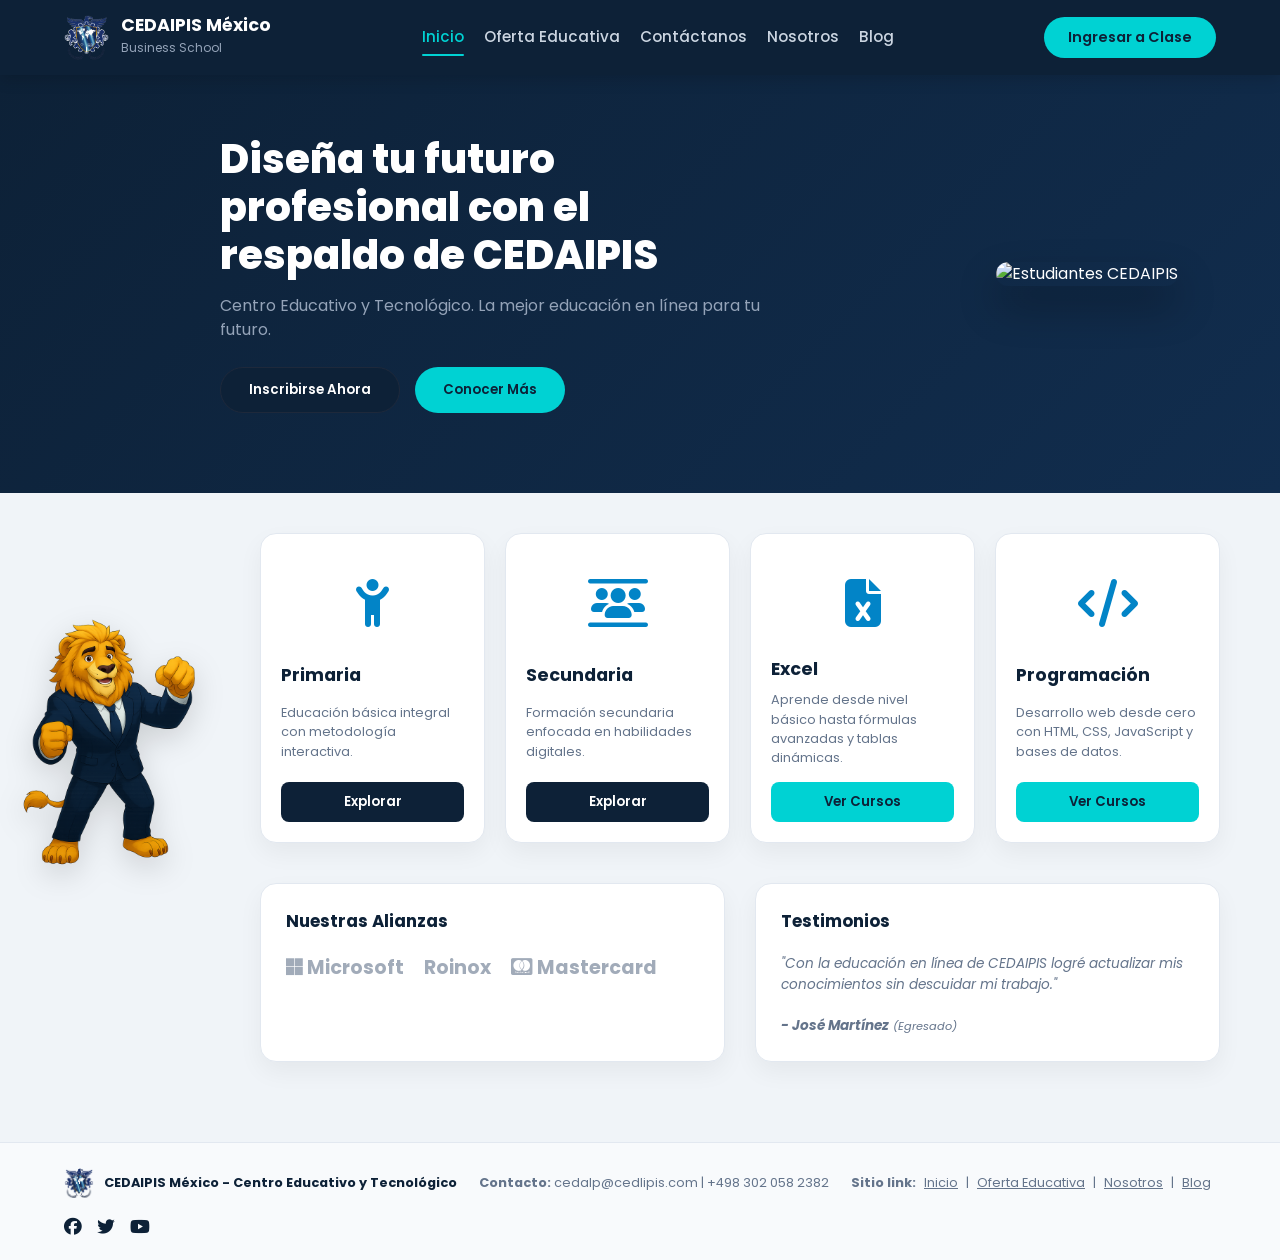
==== index.html @ 3e1149bc "modificacion leon" ====
<!DOCTYPE html>
<html lang="es">
<head>
    <meta charset="UTF-8">
    <meta name="viewport" content="width=device-width, initial-scale=1.0">
    <title>CEDAIPIS México Business School</title>
    
    <!-- Font Awesome Icons -->
    <link rel="stylesheet" href="https://cdnjs.cloudflare.com/ajax/libs/font-awesome/6.4.0/css/all.min.css">
    
    <!-- Google Fonts -->
    <link rel="preconnect" href="https://fonts.googleapis.com">
    <link rel="preconnect" href="https://fonts.gstatic.com" crossorigin>
    <link href="https://fonts.googleapis.com/css2?family=Poppins:wght@300;400;500;600;700;800&display=swap" rel="stylesheet">

    <style>
        :root {
            --azul-header: #0d2137;
            --azul-hero: #112d4e;
            --cyan-btn: #00d2d3;
            --cyan-hover: #00bec0;
            --fondo-gris: #f0f4f8;
            --blanco: #ffffff;
            --texto-oscuro: #1e293b;
            --texto-suave: #64748b;
            --borde-tarjeta: #cbd5e1;
            --sombra-card: 0 10px 25px rgba(0, 0, 0, 0.05);
            --radio-borde: 16px;
            --transicion: all 0.3s ease;
        }

        * {
            box-sizing: border-box;
            margin: 0;
            padding: 0;
            font-family: 'Poppins', sans-serif;
        }

        body {
            background-color: var(--fondo-gris);
            color: var(--texto-oscuro);
            line-height: 1.5;
            min-height: 100vh;
            display: flex;
            flex-direction: column;
        }

        /* HEADER & NAV */
        header {
            background-color: var(--azul-header);
            padding: 15px 5%;
            display: flex;
            justify-content: space-between;
            align-items: center;
            position: sticky;
            top: 0;
            z-index: 1000;
            box-shadow: 0 4px 15px rgba(0,0,0,0.15);
        }

        .logo-container {
            display: flex;
            align-items: center;
            gap: 12px;
            text-decoration: none;
            color: var(--blanco);
        }

        /* ESTILO PARA TU ESCUDO EN IMAGEN */
        .logo-escudo {
            width: 45px;
            height: auto;
            object-fit: contain;
        }

        .logo-texto h1 { font-size: 1.1rem; font-weight: 700; line-height: 1.1; }
        .logo-texto span { font-size: 0.75rem; color: #94a3b8; font-weight: 400; }

        nav { display: flex; align-items: center; gap: 20px; }

        .nav-link {
            color: #cbd5e1;
            text-decoration: none;
            font-weight: 500;
            font-size: 0.95rem;
            transition: var(--transicion);
            cursor: pointer;
            padding: 5px 0;
            position: relative;
        }

        .nav-link:hover, .nav-link.activo {
            color: var(--cyan-btn);
        }

        .nav-link.activo::after {
            content: '';
            position: absolute;
            bottom: -2px;
            left: 0;
            width: 100%;
            height: 2px;
            background-color: var(--cyan-btn);
            border-radius: 2px;
        }

        .btn-ingresar-header {
            background-color: var(--cyan-btn);
            color: var(--azul-header);
            text-decoration: none;
            padding: 10px 24px;
            border-radius: 25px;
            font-weight: 600;
            font-size: 0.9rem;
            display: inline-block;
            transition: var(--transicion);
        }

        .btn-ingresar-header:hover {
            background-color: var(--cyan-hover);
            transform: translateY(-2px);
            box-shadow: 0 4px 12px rgba(0, 210, 211, 0.3);
        }

        /* MAIN CONTENT AREA */
        main {
            flex: 1;
            position: relative;
            padding-bottom: 40px;
        }

        .tab-content {
            display: none;
            animation: fadeIn 0.4s ease-in-out;
        }

        .tab-content.activo {
            display: block;
        }

        @keyframes fadeIn {
            from { opacity: 0; transform: translateY(10px); }
            to { opacity: 1; transform: translateY(0); }
        }

        /* MASCOTA LEÓN FLOTANTE PNG TRANSPARENTE */
        .mascota-leon {
            position: fixed;
            left: 20px;
            bottom: 20px;
            width: 180px;
            z-index: 900;
            background: transparent;
            pointer-events: none;
        }

        .mascota-leon img {
            width: 100%;
            height: auto;
            display: block;
            background: transparent;
            filter: drop-shadow(0 10px 15px rgba(0, 0, 0, 0.15));
        }

        /* HERO SECTION */
        .hero {
            background: linear-gradient(135deg, #0d2137 0%, #112d4e 100%);
            color: var(--blanco);
            padding: 60px 8% 80px 220px;
            display: flex;
            align-items: center;
            justify-content: space-between;
            gap: 40px;
        }

        .hero-texto {
            max-width: 550px;
        }

        .hero-texto h2 {
            font-size: 2.5rem;
            font-weight: 800;
            line-height: 1.2;
            margin-bottom: 15px;
        }

        .hero-texto p {
            color: #94a3b8;
            font-size: 1rem;
            margin-bottom: 25px;
        }

        .hero-buttons {
            display: flex;
            gap: 15px;
        }

        .btn-primary {
            background-color: var(--azul-header);
            color: var(--blanco);
            border: 1px solid #1e293b;
            padding: 12px 28px;
            border-radius: 25px;
            font-weight: 600;
            cursor: pointer;
            transition: var(--transicion);
        }

        .btn-primary:hover { background-color: #1e293b; }

        .btn-secondary {
            background-color: var(--cyan-btn);
            color: var(--azul-header);
            border: none;
            padding: 12px 28px;
            border-radius: 25px;
            font-weight: 600;
            cursor: pointer;
            transition: var(--transicion);
        }

        .btn-secondary:hover { background-color: var(--cyan-hover); }

        .hero-imagen img {
            width: 100%;
            max-width: 420px;
            border-radius: 12px;
            box-shadow: 0 20px 40px rgba(0,0,0,0.3);
        }

        /* CONTAINER GENERAL */
        .container-seccion {
            max-width: 1200px;
            margin: 0 auto;
            padding: 40px 20px 40px 220px;
        }

        .sub-header-tabs {
            display: flex;
            gap: 15px;
            margin-bottom: 30px;
            flex-wrap: wrap;
        }

        .pill-tab {
            background: var(--blanco);
            padding: 10px 20px;
            border-radius: 10px;
            font-weight: 600;
            font-size: 0.9rem;
            color: var(--texto-oscuro);
            display: flex;
            align-items: center;
            gap: 10px;
            box-shadow: var(--sombra-card);
            border: 1px solid #e2e8f0;
        }

        .pill-tab i { color: #0284c7; }

        /* CARDS GRID */
        .grid-cards {
            display: grid;
            grid-template-columns: repeat(auto-fit, minmax(220px, 1fr));
            gap: 20px;
            margin-bottom: 40px;
        }

        .card-curso {
            background: var(--blanco);
            border-radius: var(--radio-borde);
            padding: 20px;
            box-shadow: var(--sombra-card);
            border: 1px solid #e2e8f0;
            display: flex;
            flex-direction: column;
            justify-content: space-between;
            position: relative;
        }

        .badge-insignia {
            position: absolute;
            top: 15px;
            right: 15px;
            background: #10b981;
            color: white;
            font-size: 0.65rem;
            padding: 3px 8px;
            border-radius: 10px;
            font-weight: 600;
        }

        .card-icon {
            font-size: 3rem;
            color: #0284c7;
            text-align: center;
            margin: 15px 0;
        }

        .card-curso h4 {
            font-size: 1.1rem;
            color: var(--azul-header);
            margin-bottom: 8px;
        }

        .card-curso p {
            font-size: 0.8rem;
            color: var(--texto-suave);
            margin-bottom: 15px;
        }

        .card-meta {
            font-size: 0.75rem;
            color: var(--texto-suave);
            margin-bottom: 15px;
        }

        .btn-card {
            width: 100%;
            padding: 10px;
            border-radius: 8px;
            border: none;
            font-weight: 600;
            cursor: pointer;
            background-color: var(--azul-header);
            color: white;
            transition: var(--transicion);
            text-align: center;
            text-decoration: none;
            display: block;
        }

        .btn-card.cyan { background-color: var(--cyan-btn); color: var(--azul-header); }

        /* SECCIONES INFERIORES: ALIANZAS Y TESTIMONIOS */
        .bottom-sections {
            display: grid;
            grid-template-columns: 1fr 1fr;
            gap: 30px;
            margin-top: 20px;
        }

        .block-box {
            background: var(--blanco);
            padding: 25px;
            border-radius: var(--radio-borde);
            box-shadow: var(--sombra-card);
            border: 1px solid #e2e8f0;
        }

        .block-box h4 {
            font-size: 1.05rem;
            color: var(--azul-header);
            margin-bottom: 20px;
        }

        .alianzas-logos {
            display: flex;
            align-items: center;
            gap: 20px;
            opacity: 0.6;
            font-weight: bold;
            font-size: 1.2rem;
            color: #64748b;
        }

        .testimonios-slider {
            font-size: 0.85rem;
            color: var(--texto-suave);
            font-style: italic;
        }

        /* CONTACTO */
        .grid-contacto {
            display: grid;
            grid-template-columns: 1fr 1fr;
            gap: 30px;
        }

        .form-group {
            margin-bottom: 15px;
        }

        .form-group label {
            display: block;
            font-size: 0.85rem;
            font-weight: 500;
            margin-bottom: 5px;
        }

        .form-group input, .form-group textarea {
            width: 100%;
            padding: 10px 15px;
            border-radius: 8px;
            border: 1px solid #cbd5e1;
            font-size: 0.9rem;
            outline: none;
        }

        .form-group textarea { height: 100px; resize: none; }

        .btn-enviar-contacto {
            width: 100%;
            padding: 12px;
            background-color: var(--cyan-btn);
            color: var(--azul-header);
            border: none;
            border-radius: 8px;
            font-weight: 600;
            cursor: pointer;
        }

        .info-contacto-item {
            display: flex;
            align-items: center;
            gap: 12px;
            margin-top: 15px;
            font-size: 0.9rem;
            color: var(--texto-suave);
        }

        .info-contacto-item i { color: #0284c7; }

        .mapa-box {
            width: 100%;
            height: 180px;
            background: #e2e8f0;
            border-radius: 10px;
            display: flex;
            align-items: center;
            justify-content: center;
            color: #64748b;
            margin-bottom: 20px;
            font-size: 0.9rem;
        }

        /* FOOTER */
        footer {
            background-color: #f8fafc;
            border-top: 1px solid #e2e8f0;
            padding: 25px 5%;
            margin-top: auto;
        }

        .footer-content {
            max-width: 1200px;
            margin: 0 auto;
            display: flex;
            justify-content: space-between;
            align-items: center;
            flex-wrap: wrap;
            gap: 20px;
            font-size: 0.8rem;
            color: var(--texto-suave);
        }

        .footer-logo {
            display: flex;
            align-items: center;
            gap: 10px;
            font-weight: 700;
            color: var(--azul-header);
        }

        .footer-socials { display: flex; gap: 15px; font-size: 1.1rem; color: var(--azul-header); }

        @media (max-width: 900px) {
            .mascota-leon { display: none; }
            .container-seccion, .hero { padding-left: 5%; }
            .hero { flex-direction: column; text-align: center; }
            .hero-buttons { justify-content: center; }
            .bottom-sections, .grid-contacto { grid-template-columns: 1fr; }
        }
    </style>
</head>
<body>

    <!-- BARRA NAVEGACIÓN -->
    <header>
        <a href="#" class="logo-container" onclick="cambiarTab('inicio')">
            <!-- RUTA CONFIGURADA CON TU ARCHIVO EXACTO -->
            <img src="IMAGENES/Escudo PNG.png" alt="Escudo CEDAIPIS" class="logo-escudo">
            
            <div class="logo-texto">
                <h1>CEDAIPIS México</h1>
                <span>Business School</span>
            </div>
        </a>

        <nav>
            <span class="nav-link activo" id="link-inicio" onclick="cambiarTab('inicio')">Inicio</span>
            <span class="nav-link" id="link-oferta" onclick="cambiarTab('oferta')">Oferta Educativa</span>
            <span class="nav-link" id="link-contacto" onclick="cambiarTab('contacto')">Contáctanos</span>
            <span class="nav-link" id="link-nosotros" onclick="cambiarTab('nosotros')">Nosotros</span>
            <span class="nav-link" id="link-blog" onclick="cambiarTab('blog')">Blog</span>
        </nav>

        <a href="https://campus.cedaipis.com/login/index.php" target="_blank" class="btn-ingresar-header">
            Ingresar a Clase
        </a>
    </header>

    <!-- MASCOTA LEÓN FLOTANTE -->
    <div class="mascota-leon">
        <img src="IMAGENES/LEON.png" alt="Mascota León CEDAIPIS">
    </div>

    <main>

        <!-- TAB 1: INICIO -->
        <div id="tab-inicio" class="tab-content activo">
            <section class="hero">
                <div class="hero-texto">
                    <h2>Diseña tu futuro profesional con el respaldo de CEDAIPIS</h2>
                    <p>Centro Educativo y Tecnológico. La mejor educación en línea para tu futuro.</p>
                    <div class="hero-buttons">
                        <button class="btn-primary" onclick="cambiarTab('contacto')">Inscribirse Ahora</button>
                        <button class="btn-secondary" onclick="cambiarTab('oferta')">Conocer Más</button>
                    </div>
                </div>
                <div class="hero-imagen">
                    <img src="https://images.unsplash.com/photo-1522071820081-009f0129c71c?w=600&auto=format&fit=crop&q=80" alt="Estudiantes CEDAIPIS">
                </div>
            </section>

            <div class="container-seccion">
                <div class="grid-cards">
                    <div class="card-curso">
                        <div class="card-icon"><i class="fa-solid fa-child-reaching"></i></div>
                        <h4>Primaria</h4>
                        <p>Educación básica integral con metodología interactiva.</p>
                        <button class="btn-card" onclick="cambiarTab('oferta')">Explorar</button>
                    </div>

                    <div class="card-curso">
                        <div class="card-icon"><i class="fa-solid fa-users-between-lines"></i></div>
                        <h4>Secundaria</h4>
                        <p>Formación secundaria enfocada en habilidades digitales.</p>
                        <button class="btn-card" onclick="cambiarTab('oferta')">Explorar</button>
                    </div>

                    <div class="card-curso">
                        <div class="card-icon"><i class="fa-solid fa-file-excel"></i></div>
                        <h4>Excel</h4>
                        <p>Aprende desde nivel básico hasta fórmulas avanzadas y tablas dinámicas.</p>
                        <button class="btn-card cyan" onclick="cambiarTab('oferta')">Ver Cursos</button>
                    </div>

                    <div class="card-curso">
                        <div class="card-icon"><i class="fa-solid fa-code"></i></div>
                        <h4>Programación</h4>
                        <p>Desarrollo web desde cero con HTML, CSS, JavaScript y bases de datos.</p>
                        <button class="btn-card cyan" onclick="cambiarTab('oferta')">Ver Cursos</button>
                    </div>
                </div>

                <div class="bottom-sections">
                    <div class="block-box">
                        <h4>Nuestras Alianzas</h4>
                        <div class="alianzas-logos">
                            <span><i class="fa-brands fa-microsoft"></i> Microsoft</span>
                            <span>Roinox</span>
                            <span><i class="fa-brands fa-cc-mastercard"></i> Mastercard</span>
                        </div>
                    </div>

                    <div class="block-box">
                        <h4>Testimonios</h4>
                        <div class="testimonios-slider">
                            <p>"Con la educación en línea de CEDAIPIS logré actualizar mis conocimientos sin descuidar mi trabajo."</p>
                            <br>
                            <strong>- José Martínez</strong> <small>(Egresado)</small>
                        </div>
                    </div>
                </div>
            </div>
        </div>

        <!-- TAB 2: OFERTA EDUCATIVA -->
        <div id="tab-oferta" class="tab-content">
            <div class="container-seccion">
                <div class="sub-header-tabs">
                    <div class="pill-tab"><i class="fa-solid fa-graduation-cap"></i> Primaria</div>
                    <div class="pill-tab"><i class="fa-solid fa-school"></i> Secundaria</div>
                    <div class="pill-tab"><i class="fa-solid fa-file-excel"></i> Cursos de Excel</div>
                    <div class="pill-tab"><i class="fa-solid fa-code"></i> Programación</div>
                </div>

                <div class="grid-cards">
                    <div class="card-curso">
                        <div class="card-icon"><i class="fa-solid fa-calculator"></i></div>
                        <h4>Matemáticas Divertidas</h4>
                        <p>Aprende cálculo mental de forma interactiva y lúdica.</p>
                        <div class="card-meta">20 cursos enrollados</div>
                        <a href="https://campus.cedaipis.com/login/index.php" target="_blank" class="btn-card">Inscribirse</a>
                    </div>

                    <div class="card-curso">
                        <div class="card-icon"><i class="fa-solid fa-landmark"></i></div>
                        <h4>Historia Universal</h4>
                        <p>Un viaje interactivo por las principales eras de la humanidad.</p>
                        <div class="card-meta">20 cursos enrollados</div>
                        <a href="https://campus.cedaipis.com/login/index.php" target="_blank" class="btn-card">Inscribirse</a>
                    </div>

                    <div class="card-curso">
                        <span class="badge-insignia">Insignia Excel</span>
                        <div class="card-icon" style="color: #10b981;"><i class="fa-solid fa-chart-line"></i></div>
                        <h4>Excel Avanzado para Finanzas</h4>
                        <p>Modelos financieros, macros y análisis de datos en Excel.</p>
                        <div class="card-meta">27 cursos enrollados</div>
                        <a href="https://campus.cedaipis.com/login/index.php" target="_blank" class="btn-card cyan">Enroll</a>
                    </div>

                    <div class="card-curso">
                        <span class="badge-insignia">Insignia Programación</span>
                        <div class="card-icon" style="color: #0284c7;"><i class="fa-solid fa-layer-group"></i></div>
                        <h4>Desarrollo Web Full-Stack</h4>
                        <p>Programación moderna e interactiva para la creación de software.</p>
                        <div class="card-meta">10 cursos enrollados</div>
                        <a href="https://campus.cedaipis.com/login/index.php" target="_blank" class="btn-card cyan">Enroll</a>
                    </div>
                </div>
            </div>
        </div>

        <!-- TAB 3: CONTACTO -->
        <div id="tab-contacto" class="tab-content">
            <div class="container-seccion">
                <div class="grid-contacto">
                    <div class="block-box">
                        <h4>Envíanos un Mensaje</h4>
                        <form onsubmit="event.preventDefault(); alert('Mensaje enviado correctamente.');">
                            <div class="form-group">
                                <label>Nombre</label>
                                <input type="text" placeholder="Tu nombre completo" required>
                            </div>
                            <div class="form-group">
                                <label>Correo Electrónico</label>
                                <input type="email" placeholder="correo@ejemplo.com" required>
                            </div>
                            <div class="form-group">
                                <label>Asunto</label>
                                <input type="text" placeholder="Motivo de tu mensaje" required>
                            </div>
                            <div class="form-group">
                                <label>Mensaje</label>
                                <textarea placeholder="¿En qué te podemos ayudar?"></textarea>
                            </div>
                            <button type="submit" class="btn-enviar-contacto">Enviar Mensaje</button>
                        </form>
                    </div>

                    <div class="block-box">
                        <h4>Ubicación y Contacto</h4>
                        <div class="mapa-box">
                            <i class="fa-solid fa-map-location-dot" style="font-size: 2rem; margin-right: 10px;"></i>
                            Mapa de Saltillo, Coahuila
                        </div>
                        <div class="info-contacto-item">
                            <i class="fa-solid fa-phone"></i>
                            <span>Teléfono: +52 (844) XXX-XXXX</span>
                        </div>
                        <div class="info-contacto-item">
                            <i class="fa-solid fa-envelope"></i>
                            <span>Correo: contacto@cedaipis.com</span>
                        </div>
                        <div class="info-contacto-item">
                            <i class="fa-solid fa-clock"></i>
                            <span>Horario: Lunes - Viernes, 9am - 6pm</span>
                        </div>
                    </div>
                </div>
            </div>
        </div>

        <!-- TAB NOSOTROS -->
        <div id="tab-nosotros" class="tab-content">
            <div class="container-seccion">
                <div class="block-box">
                    <h4>Sobre CEDAIPIS México Business School</h4>
                    <p>Somos una institución dedicada a la formación académica flexible de alta calidad, combinando tecnología de vanguardia y contenidos estructurados para el éxito profesional.</p>
                </div>
            </div>
        </div>

        <!-- TAB BLOG -->
        <div id="tab-blog" class="tab-content">
            <div class="container-seccion">
                <div class="block-box">
                    <h4>Blog Académico & Novedades</h4>
                    <p>Descubre artículos sobre educación a distancia, habilidades digitales y tendencias tecnológicas.</p>
                </div>
            </div>
        </div>

    </main>

    <!-- FOOTER -->
    <footer>
        <div class="footer-content">
            <div class="footer-logo">
                <!-- RUTA CONFIGURADA CON TU ARCHIVO EXACTO EN PIE DE PÁGINA -->
                <img src="IMAGENES/Escudo PNG.png" alt="Escudo CEDAIPIS" class="logo-escudo" style="width: 30px;">
                <span>CEDAIPIS México - Centro Educativo y Tecnológico</span>
            </div>

            <div>
                <strong>Contacto:</strong> cedalp@cedlipis.com | +498 302 058 2382
            </div>

            <div>
                <strong>Sitio link:</strong>
                <a href="#" onclick="cambiarTab('inicio')" style="color: inherit; margin: 0 5px;">Inicio</a> |
                <a href="#" onclick="cambiarTab('oferta')" style="color: inherit; margin: 0 5px;">Oferta Educativa</a> |
                <a href="#" onclick="cambiarTab('nosotros')" style="color: inherit; margin: 0 5px;">Nosotros</a> |
                <a href="#" onclick="cambiarTab('blog')" style="color: inherit; margin: 0 5px;">Blog</a>
            </div>

            <div class="footer-socials">
                <i class="fa-brands fa-facebook"></i>
                <i class="fa-brands fa-twitter"></i>
                <i class="fa-brands fa-youtube"></i>
            </div>
        </div>
    </footer>

    <!-- SCRIPT DE NAVEGACIÓN -->
    <script>
        function cambiarTab(tabId) {
            const tabs = document.querySelectorAll('.tab-content');
            tabs.forEach(tab => tab.classList.remove('activo'));

            const links = document.querySelectorAll('.nav-link');
            links.forEach(link => link.classList.remove('activo'));

            const selectedTab = document.getElementById('tab-' + tabId);
            if (selectedTab) {
                selectedTab.classList.add('activo');
            }

            const selectedLink = document.getElementById('link-' + tabId);
            if (selectedLink) {
                selectedLink.classList.add('activo');
            }

            window.scrollTo({ top: 0, behavior: 'smooth' });
        }
    </script>
</body>
</html>
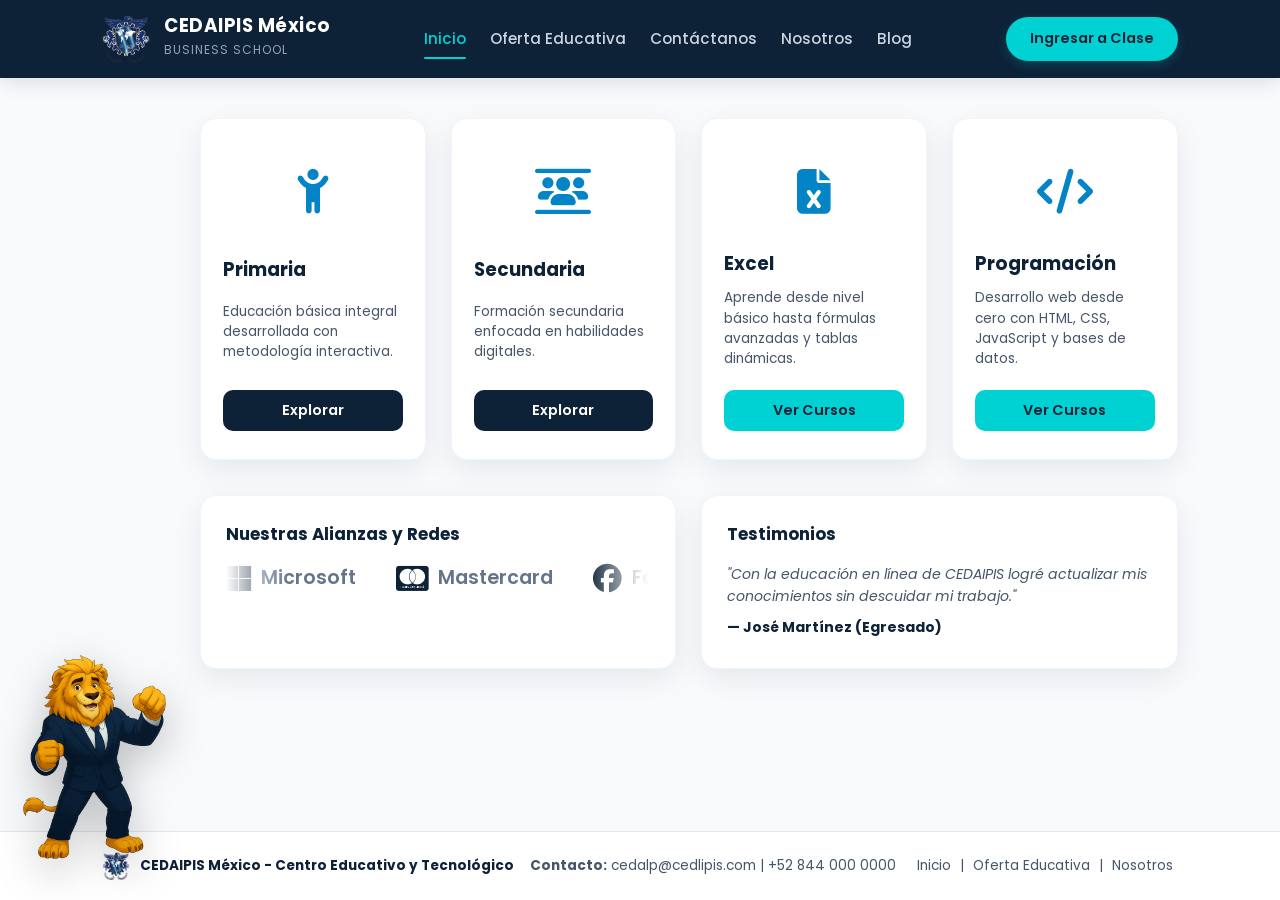
==== commit 4f42b824: "creacion de carrusel de informacion" ====
--- a/index.html
+++ b/index.html
@@ -19,14 +19,14 @@
             --azul-hero: #112d4e;
             --cyan-btn: #00d2d3;
             --cyan-hover: #00bec0;
-            --fondo-gris: #f0f4f8;
+            --fondo-gris: #f8fafc;
             --blanco: #ffffff;
-            --texto-oscuro: #1e293b;
-            --texto-suave: #64748b;
-            --borde-tarjeta: #cbd5e1;
-            --sombra-card: 0 10px 25px rgba(0, 0, 0, 0.05);
+            --texto-oscuro: #0f172a;
+            --texto-suave: #475569;
+            --sombra-card: 0 10px 30px rgba(15, 23, 42, 0.08);
+            --sombra-hover: 0 15px 35px rgba(0, 210, 211, 0.2);
             --radio-borde: 16px;
-            --transicion: all 0.3s ease;
+            --transicion: all 0.3s cubic-bezier(0.4, 0, 0.2, 1);
         }
 
         * {
@@ -39,7 +39,7 @@
         body {
             background-color: var(--fondo-gris);
             color: var(--texto-oscuro);
-            line-height: 1.5;
+            line-height: 1.6;
             min-height: 100vh;
             display: flex;
             flex-direction: column;
@@ -48,35 +48,34 @@
         /* HEADER & NAV */
         header {
             background-color: var(--azul-header);
-            padding: 15px 5%;
+            padding: 15px 8%;
             display: flex;
             justify-content: space-between;
             align-items: center;
             position: sticky;
             top: 0;
             z-index: 1000;
-            box-shadow: 0 4px 15px rgba(0,0,0,0.15);
+            box-shadow: 0 4px 20px rgba(0,0,0,0.12);
         }
 
         .logo-container {
             display: flex;
             align-items: center;
-            gap: 12px;
+            gap: 14px;
             text-decoration: none;
             color: var(--blanco);
         }
 
-        /* ESTILO PARA TU ESCUDO EN IMAGEN */
         .logo-escudo {
-            width: 45px;
+            width: 48px;
             height: auto;
             object-fit: contain;
         }
 
-        .logo-texto h1 { font-size: 1.1rem; font-weight: 700; line-height: 1.1; }
-        .logo-texto span { font-size: 0.75rem; color: #94a3b8; font-weight: 400; }
-
-        nav { display: flex; align-items: center; gap: 20px; }
+        .logo-texto h1 { font-size: 1.15rem; font-weight: 700; line-height: 1.1; letter-spacing: 0.5px; }
+        .logo-texto span { font-size: 0.75rem; color: #94a3b8; font-weight: 400; text-transform: uppercase; letter-spacing: 1px; }
+
+        nav { display: flex; align-items: center; gap: 24px; }
 
         .nav-link {
             color: #cbd5e1;
@@ -85,13 +84,11 @@
             font-size: 0.95rem;
             transition: var(--transicion);
             cursor: pointer;
-            padding: 5px 0;
+            padding: 6px 0;
             position: relative;
         }
 
-        .nav-link:hover, .nav-link.activo {
-            color: var(--cyan-btn);
-        }
+        .nav-link:hover, .nav-link.activo { color: var(--cyan-btn); }
 
         .nav-link.activo::after {
             content: '';
@@ -112,215 +109,104 @@
             border-radius: 25px;
             font-weight: 600;
             font-size: 0.9rem;
-            display: inline-block;
             transition: var(--transicion);
+            box-shadow: 0 4px 12px rgba(0, 210, 211, 0.2);
         }
 
         .btn-ingresar-header:hover {
             background-color: var(--cyan-hover);
             transform: translateY(-2px);
-            box-shadow: 0 4px 12px rgba(0, 210, 211, 0.3);
+            box-shadow: 0 6px 18px rgba(0, 210, 211, 0.4);
         }
 
         /* MAIN CONTENT AREA */
-        main {
-            flex: 1;
-            position: relative;
-            padding-bottom: 40px;
-        }
-
-        .tab-content {
-            display: none;
-            animation: fadeIn 0.4s ease-in-out;
-        }
-
-        .tab-content.activo {
-            display: block;
-        }
+        main { flex: 1; position: relative; }
+
+        .tab-content { display: none; animation: fadeIn 0.4s ease-in-out; }
+        .tab-content.activo { display: block; }
 
         @keyframes fadeIn {
-            from { opacity: 0; transform: translateY(10px); }
+            from { opacity: 0; transform: translateY(12px); }
             to { opacity: 1; transform: translateY(0); }
         }
 
-        /* MASCOTA LEÓN FLOTANTE PNG TRANSPARENTE */
+        /* MASCOTA LEÓN FLOTANTE */
         .mascota-leon {
             position: fixed;
             left: 20px;
             bottom: 20px;
-            width: 180px;
+            width: 150px;
             z-index: 900;
-            background: transparent;
             pointer-events: none;
         }
 
         .mascota-leon img {
             width: 100%;
             height: auto;
-            display: block;
-            background: transparent;
-            filter: drop-shadow(0 10px 15px rgba(0, 0, 0, 0.15));
-        }
-
-        /* HERO SECTION */
-        .hero {
-            background: linear-gradient(135deg, #0d2137 0%, #112d4e 100%);
-            color: var(--blanco);
-            padding: 60px 8% 80px 220px;
-            display: flex;
-            align-items: center;
-            justify-content: space-between;
-            gap: 40px;
-        }
-
-        .hero-texto {
-            max-width: 550px;
-        }
-
-        .hero-texto h2 {
-            font-size: 2.5rem;
-            font-weight: 800;
-            line-height: 1.2;
-            margin-bottom: 15px;
-        }
-
-        .hero-texto p {
-            color: #94a3b8;
-            font-size: 1rem;
-            margin-bottom: 25px;
-        }
-
-        .hero-buttons {
-            display: flex;
-            gap: 15px;
-        }
-
-        .btn-primary {
-            background-color: var(--azul-header);
-            color: var(--blanco);
-            border: 1px solid #1e293b;
-            padding: 12px 28px;
-            border-radius: 25px;
-            font-weight: 600;
-            cursor: pointer;
-            transition: var(--transicion);
-        }
-
-        .btn-primary:hover { background-color: #1e293b; }
-
-        .btn-secondary {
-            background-color: var(--cyan-btn);
-            color: var(--azul-header);
-            border: none;
-            padding: 12px 28px;
-            border-radius: 25px;
-            font-weight: 600;
-            cursor: pointer;
-            transition: var(--transicion);
-        }
-
-        .btn-secondary:hover { background-color: var(--cyan-hover); }
-
-        .hero-imagen img {
-            width: 100%;
-            max-width: 420px;
-            border-radius: 12px;
-            box-shadow: 0 20px 40px rgba(0,0,0,0.3);
+            filter: drop-shadow(0 12px 20px rgba(0, 0, 0, 0.25));
         }
 
         /* CONTAINER GENERAL */
         .container-seccion {
-            max-width: 1200px;
+            max-width: 1280px;
             margin: 0 auto;
-            padding: 40px 20px 40px 220px;
-        }
-
-        .sub-header-tabs {
-            display: flex;
-            gap: 15px;
-            margin-bottom: 30px;
-            flex-wrap: wrap;
-        }
-
-        .pill-tab {
-            background: var(--blanco);
-            padding: 10px 20px;
-            border-radius: 10px;
-            font-weight: 600;
-            font-size: 0.9rem;
-            color: var(--texto-oscuro);
-            display: flex;
-            align-items: center;
-            gap: 10px;
-            box-shadow: var(--sombra-card);
-            border: 1px solid #e2e8f0;
-        }
-
-        .pill-tab i { color: #0284c7; }
+            padding: 40px 8% 50px 200px;
+        }
 
         /* CARDS GRID */
         .grid-cards {
             display: grid;
             grid-template-columns: repeat(auto-fit, minmax(220px, 1fr));
-            gap: 20px;
-            margin-bottom: 40px;
+            gap: 25px;
+            margin-bottom: 35px;
         }
 
         .card-curso {
             background: var(--blanco);
             border-radius: var(--radio-borde);
-            padding: 20px;
+            padding: 28px 22px;
             box-shadow: var(--sombra-card);
-            border: 1px solid #e2e8f0;
+            border: 1px solid #f1f5f9;
             display: flex;
             flex-direction: column;
             justify-content: space-between;
-            position: relative;
-        }
-
-        .badge-insignia {
-            position: absolute;
-            top: 15px;
-            right: 15px;
-            background: #10b981;
-            color: white;
-            font-size: 0.65rem;
-            padding: 3px 8px;
-            border-radius: 10px;
-            font-weight: 600;
+            transition: var(--transicion);
+        }
+
+        .card-curso:hover {
+            transform: translateY(-8px);
+            box-shadow: var(--sombra-hover);
+            border-color: rgba(0, 210, 211, 0.4);
         }
 
         .card-icon {
-            font-size: 3rem;
+            font-size: 2.8rem;
             color: #0284c7;
             text-align: center;
-            margin: 15px 0;
+            margin: 10px 0 20px 0;
         }
 
         .card-curso h4 {
-            font-size: 1.1rem;
+            font-size: 1.15rem;
             color: var(--azul-header);
-            margin-bottom: 8px;
+            margin-bottom: 10px;
+            font-weight: 700;
         }
 
         .card-curso p {
-            font-size: 0.8rem;
+            font-size: 0.85rem;
             color: var(--texto-suave);
-            margin-bottom: 15px;
-        }
-
-        .card-meta {
-            font-size: 0.75rem;
-            color: var(--texto-suave);
-            margin-bottom: 15px;
+            margin-bottom: 20px;
+            line-height: 1.5;
         }
 
         .btn-card {
             width: 100%;
             padding: 10px;
-            border-radius: 8px;
+            border-radius: 10px;
             border: none;
             font-weight: 600;
+            font-size: 0.9rem;
             cursor: pointer;
             background-color: var(--azul-header);
             color: white;
@@ -330,14 +216,18 @@
             display: block;
         }
 
-        .btn-card.cyan { background-color: var(--cyan-btn); color: var(--azul-header); }
-
-        /* SECCIONES INFERIORES: ALIANZAS Y TESTIMONIOS */
+        .btn-card.cyan { 
+            background-color: var(--cyan-btn); 
+            color: var(--azul-header); 
+        }
+
+        .btn-card.cyan:hover { background-color: var(--cyan-hover); }
+
+        /* SECCIONES INFERIORES CON ANIMACIONES Y CARRUSEL */
         .bottom-sections {
             display: grid;
             grid-template-columns: 1fr 1fr;
-            gap: 30px;
-            margin-top: 20px;
+            gap: 25px;
         }
 
         .block-box {
@@ -345,112 +235,114 @@
             padding: 25px;
             border-radius: var(--radio-borde);
             box-shadow: var(--sombra-card);
-            border: 1px solid #e2e8f0;
+            border: 1px solid #f1f5f9;
+            overflow: hidden;
+            position: relative;
         }
 
         .block-box h4 {
             font-size: 1.05rem;
             color: var(--azul-header);
-            margin-bottom: 20px;
-        }
-
-        .alianzas-logos {
+            margin-bottom: 15px;
+            font-weight: 700;
+        }
+
+        /* 1. CARRUSEL INFINITO DE MARCAS / REDES */
+        .slider-marcas {
+            width: 100%;
+            overflow: hidden;
+            position: relative;
+            white-space: nowrap;
+            mask-image: linear-gradient(90deg, transparent, #000 15%, #000 85%, transparent);
+            -webkit-mask-image: linear-gradient(90deg, transparent, #000 15%, #000 85%, transparent);
+        }
+
+        .slider-track {
             display: flex;
             align-items: center;
-            gap: 20px;
-            opacity: 0.6;
-            font-weight: bold;
+            gap: 40px;
+            width: max-content;
+            animation: scrollInfinito 18s linear infinite;
+        }
+
+        .slider-track:hover {
+            animation-play-state: paused;
+        }
+
+        .marca-item {
+            display: flex;
+            align-items: center;
+            gap: 10px;
             font-size: 1.2rem;
+            font-weight: 600;
             color: #64748b;
-        }
-
-        .testimonios-slider {
-            font-size: 0.85rem;
+            transition: var(--transicion);
+            cursor: pointer;
+        }
+
+        .marca-item i {
+            font-size: 1.8rem;
+            color: var(--azul-header);
+        }
+
+        .marca-item:hover {
+            color: var(--cyan-hover);
+            transform: scale(1.08);
+        }
+
+        @keyframes scrollInfinito {
+            0% { transform: translateX(0); }
+            100% { transform: translateX(-50%); }
+        }
+
+        /* 2. CARRUSEL DESLIZANTE DE TESTIMONIOS */
+        .testimonio-wrapper {
+            position: relative;
+            min-height: 80px;
+        }
+
+        .testimonio-slide {
+            display: none;
+            opacity: 0;
+            transition: opacity 0.5s ease-in-out;
+            font-size: 0.88rem;
             color: var(--texto-suave);
-            font-style: italic;
-        }
-
-        /* CONTACTO */
-        .grid-contacto {
-            display: grid;
-            grid-template-columns: 1fr 1fr;
-            gap: 30px;
-        }
-
-        .form-group {
-            margin-bottom: 15px;
-        }
-
-        .form-group label {
+        }
+
+        .testimonio-slide.active {
             display: block;
-            font-size: 0.85rem;
-            font-weight: 500;
-            margin-bottom: 5px;
-        }
-
-        .form-group input, .form-group textarea {
-            width: 100%;
-            padding: 10px 15px;
-            border-radius: 8px;
-            border: 1px solid #cbd5e1;
-            font-size: 0.9rem;
-            outline: none;
-        }
-
-        .form-group textarea { height: 100px; resize: none; }
-
-        .btn-enviar-contacto {
-            width: 100%;
-            padding: 12px;
-            background-color: var(--cyan-btn);
+            opacity: 1;
+            animation: slideIn 0.5s ease;
+        }
+
+        @keyframes slideIn {
+            from { transform: translateX(15px); opacity: 0; }
+            to { transform: translateX(0); opacity: 1; }
+        }
+
+        .testimonio-slide strong {
             color: var(--azul-header);
-            border: none;
-            border-radius: 8px;
-            font-weight: 600;
-            cursor: pointer;
-        }
-
-        .info-contacto-item {
-            display: flex;
-            align-items: center;
-            gap: 12px;
-            margin-top: 15px;
-            font-size: 0.9rem;
-            color: var(--texto-suave);
-        }
-
-        .info-contacto-item i { color: #0284c7; }
-
-        .mapa-box {
-            width: 100%;
-            height: 180px;
-            background: #e2e8f0;
-            border-radius: 10px;
-            display: flex;
-            align-items: center;
-            justify-content: center;
-            color: #64748b;
-            margin-bottom: 20px;
-            font-size: 0.9rem;
+            display: block;
+            margin-top: 8px;
         }
 
         /* FOOTER */
         footer {
-            background-color: #f8fafc;
+            background-color: #ffffff;
             border-top: 1px solid #e2e8f0;
-            padding: 25px 5%;
+            padding: 20px 8%;
             margin-top: auto;
         }
 
         .footer-content {
-            max-width: 1200px;
+            max-width: 1280px;
             margin: 0 auto;
             display: flex;
             justify-content: space-between;
             align-items: center;
             flex-wrap: wrap;
-            gap: 20px;
-            font-size: 0.8rem;
+            gap: 15px;
+            font-size: 0.85rem;
             color: var(--texto-suave);
         }
 
@@ -462,14 +354,16 @@
             color: var(--azul-header);
         }
 
-        .footer-socials { display: flex; gap: 15px; font-size: 1.1rem; color: var(--azul-header); }
-
-        @media (max-width: 900px) {
+        .footer-links a {
+            color: var(--texto-suave);
+            text-decoration: none;
+            margin: 0 5px;
+        }
+
+        @media (max-width: 1024px) {
             .mascota-leon { display: none; }
-            .container-seccion, .hero { padding-left: 5%; }
-            .hero { flex-direction: column; text-align: center; }
-            .hero-buttons { justify-content: center; }
-            .bottom-sections, .grid-contacto { grid-template-columns: 1fr; }
+            .container-seccion { padding-left: 8%; }
+            .bottom-sections { grid-template-columns: 1fr; }
         }
     </style>
 </head>
@@ -478,9 +372,7 @@
     <!-- BARRA NAVEGACIÓN -->
     <header>
         <a href="#" class="logo-container" onclick="cambiarTab('inicio')">
-            <!-- RUTA CONFIGURADA CON TU ARCHIVO EXACTO -->
             <img src="IMAGENES/Escudo PNG.png" alt="Escudo CEDAIPIS" class="logo-escudo">
-            
             <div class="logo-texto">
                 <h1>CEDAIPIS México</h1>
                 <span>Business School</span>
@@ -500,35 +392,22 @@
         </a>
     </header>
 
-    <!-- MASCOTA LEÓN FLOTANTE -->
+    <!-- MASCOTA LEÓN -->
     <div class="mascota-leon">
         <img src="IMAGENES/LEON.png" alt="Mascota León CEDAIPIS">
     </div>
 
     <main>
-
         <!-- TAB 1: INICIO -->
         <div id="tab-inicio" class="tab-content activo">
-            <section class="hero">
-                <div class="hero-texto">
-                    <h2>Diseña tu futuro profesional con el respaldo de CEDAIPIS</h2>
-                    <p>Centro Educativo y Tecnológico. La mejor educación en línea para tu futuro.</p>
-                    <div class="hero-buttons">
-                        <button class="btn-primary" onclick="cambiarTab('contacto')">Inscribirse Ahora</button>
-                        <button class="btn-secondary" onclick="cambiarTab('oferta')">Conocer Más</button>
-                    </div>
-                </div>
-                <div class="hero-imagen">
-                    <img src="https://images.unsplash.com/photo-1522071820081-009f0129c71c?w=600&auto=format&fit=crop&q=80" alt="Estudiantes CEDAIPIS">
-                </div>
-            </section>
-
             <div class="container-seccion">
+                
+                <!-- CARDS CURSOS -->
                 <div class="grid-cards">
                     <div class="card-curso">
                         <div class="card-icon"><i class="fa-solid fa-child-reaching"></i></div>
                         <h4>Primaria</h4>
-                        <p>Educación básica integral con metodología interactiva.</p>
+                        <p>Educación básica integral desarrollada con metodología interactiva.</p>
                         <button class="btn-card" onclick="cambiarTab('oferta')">Explorar</button>
                     </div>
 
@@ -554,198 +433,98 @@
                     </div>
                 </div>
 
+                <!-- SECCIONES ANIMADAS -->
                 <div class="bottom-sections">
+                    
+                    <!-- 1. CARRUSEL CONTINUO DE ALIANZAS Y REDES -->
                     <div class="block-box">
-                        <h4>Nuestras Alianzas</h4>
-                        <div class="alianzas-logos">
-                            <span><i class="fa-brands fa-microsoft"></i> Microsoft</span>
-                            <span>Roinox</span>
-                            <span><i class="fa-brands fa-cc-mastercard"></i> Mastercard</span>
+                        <h4>Nuestras Alianzas y Redes</h4>
+                        <div class="slider-marcas">
+                            <div class="slider-track">
+                                <!-- Bloque 1 -->
+                                <div class="marca-item"><i class="fa-brands fa-microsoft"></i> Microsoft</div>
+                                <div class="marca-item"><i class="fa-brands fa-cc-mastercard"></i> Mastercard</div>
+                                <div class="marca-item"><i class="fa-brands fa-facebook"></i> Facebook</div>
+                                <div class="marca-item"><i class="fa-brands fa-youtube"></i> YouTube</div>
+                                <div class="marca-item"><i class="fa-brands fa-x-twitter"></i> Twitter</div>
+                                
+                                <!-- Duplicado para loop infinito fluido -->
+                                <div class="marca-item"><i class="fa-brands fa-microsoft"></i> Microsoft</div>
+                                <div class="marca-item"><i class="fa-brands fa-cc-mastercard"></i> Mastercard</div>
+                                <div class="marca-item"><i class="fa-brands fa-facebook"></i> Facebook</div>
+                                <div class="marca-item"><i class="fa-brands fa-youtube"></i> YouTube</div>
+                                <div class="marca-item"><i class="fa-brands fa-x-twitter"></i> Twitter</div>
+                            </div>
                         </div>
                     </div>
 
+                    <!-- 2. CARRUSEL ANIMADO DE TESTIMONIOS -->
                     <div class="block-box">
                         <h4>Testimonios</h4>
-                        <div class="testimonios-slider">
-                            <p>"Con la educación en línea de CEDAIPIS logré actualizar mis conocimientos sin descuidar mi trabajo."</p>
-                            <br>
-                            <strong>- José Martínez</strong> <small>(Egresado)</small>
+                        <div class="testimonio-wrapper">
+                            <div class="testimonio-slide active">
+                                <p><em>"Con la educación en línea de CEDAIPIS logré actualizar mis conocimientos sin descuidar mi trabajo."</em></p>
+                                <strong>— José Martínez (Egresado)</strong>
+                            </div>
+                            <div class="testimonio-slide">
+                                <p><em>"Los cursos de Excel y Programación me ayudaron a conseguir un ascenso laboral rápidamente."</em></p>
+                                <strong>— Maria Fernanda (Estudiante)</strong>
+                            </div>
+                            <div class="testimonio-slide">
+                                <p><em>"Excelente plataforma digital y docentes siempre atentos a resolver todas las dudas."</em></p>
+                                <strong>— Carlos Mendoza (Egresado)</strong>
+                            </div>
                         </div>
                     </div>
+
                 </div>
             </div>
         </div>
-
-        <!-- TAB 2: OFERTA EDUCATIVA -->
-        <div id="tab-oferta" class="tab-content">
-            <div class="container-seccion">
-                <div class="sub-header-tabs">
-                    <div class="pill-tab"><i class="fa-solid fa-graduation-cap"></i> Primaria</div>
-                    <div class="pill-tab"><i class="fa-solid fa-school"></i> Secundaria</div>
-                    <div class="pill-tab"><i class="fa-solid fa-file-excel"></i> Cursos de Excel</div>
-                    <div class="pill-tab"><i class="fa-solid fa-code"></i> Programación</div>
-                </div>
-
-                <div class="grid-cards">
-                    <div class="card-curso">
-                        <div class="card-icon"><i class="fa-solid fa-calculator"></i></div>
-                        <h4>Matemáticas Divertidas</h4>
-                        <p>Aprende cálculo mental de forma interactiva y lúdica.</p>
-                        <div class="card-meta">20 cursos enrollados</div>
-                        <a href="https://campus.cedaipis.com/login/index.php" target="_blank" class="btn-card">Inscribirse</a>
-                    </div>
-
-                    <div class="card-curso">
-                        <div class="card-icon"><i class="fa-solid fa-landmark"></i></div>
-                        <h4>Historia Universal</h4>
-                        <p>Un viaje interactivo por las principales eras de la humanidad.</p>
-                        <div class="card-meta">20 cursos enrollados</div>
-                        <a href="https://campus.cedaipis.com/login/index.php" target="_blank" class="btn-card">Inscribirse</a>
-                    </div>
-
-                    <div class="card-curso">
-                        <span class="badge-insignia">Insignia Excel</span>
-                        <div class="card-icon" style="color: #10b981;"><i class="fa-solid fa-chart-line"></i></div>
-                        <h4>Excel Avanzado para Finanzas</h4>
-                        <p>Modelos financieros, macros y análisis de datos en Excel.</p>
-                        <div class="card-meta">27 cursos enrollados</div>
-                        <a href="https://campus.cedaipis.com/login/index.php" target="_blank" class="btn-card cyan">Enroll</a>
-                    </div>
-
-                    <div class="card-curso">
-                        <span class="badge-insignia">Insignia Programación</span>
-                        <div class="card-icon" style="color: #0284c7;"><i class="fa-solid fa-layer-group"></i></div>
-                        <h4>Desarrollo Web Full-Stack</h4>
-                        <p>Programación moderna e interactiva para la creación de software.</p>
-                        <div class="card-meta">10 cursos enrollados</div>
-                        <a href="https://campus.cedaipis.com/login/index.php" target="_blank" class="btn-card cyan">Enroll</a>
-                    </div>
-                </div>
-            </div>
-        </div>
-
-        <!-- TAB 3: CONTACTO -->
-        <div id="tab-contacto" class="tab-content">
-            <div class="container-seccion">
-                <div class="grid-contacto">
-                    <div class="block-box">
-                        <h4>Envíanos un Mensaje</h4>
-                        <form onsubmit="event.preventDefault(); alert('Mensaje enviado correctamente.');">
-                            <div class="form-group">
-                                <label>Nombre</label>
-                                <input type="text" placeholder="Tu nombre completo" required>
-                            </div>
-                            <div class="form-group">
-                                <label>Correo Electrónico</label>
-                                <input type="email" placeholder="correo@ejemplo.com" required>
-                            </div>
-                            <div class="form-group">
-                                <label>Asunto</label>
-                                <input type="text" placeholder="Motivo de tu mensaje" required>
-                            </div>
-                            <div class="form-group">
-                                <label>Mensaje</label>
-                                <textarea placeholder="¿En qué te podemos ayudar?"></textarea>
-                            </div>
-                            <button type="submit" class="btn-enviar-contacto">Enviar Mensaje</button>
-                        </form>
-                    </div>
-
-                    <div class="block-box">
-                        <h4>Ubicación y Contacto</h4>
-                        <div class="mapa-box">
-                            <i class="fa-solid fa-map-location-dot" style="font-size: 2rem; margin-right: 10px;"></i>
-                            Mapa de Saltillo, Coahuila
-                        </div>
-                        <div class="info-contacto-item">
-                            <i class="fa-solid fa-phone"></i>
-                            <span>Teléfono: +52 (844) XXX-XXXX</span>
-                        </div>
-                        <div class="info-contacto-item">
-                            <i class="fa-solid fa-envelope"></i>
-                            <span>Correo: contacto@cedaipis.com</span>
-                        </div>
-                        <div class="info-contacto-item">
-                            <i class="fa-solid fa-clock"></i>
-                            <span>Horario: Lunes - Viernes, 9am - 6pm</span>
-                        </div>
-                    </div>
-                </div>
-            </div>
-        </div>
-
-        <!-- TAB NOSOTROS -->
-        <div id="tab-nosotros" class="tab-content">
-            <div class="container-seccion">
-                <div class="block-box">
-                    <h4>Sobre CEDAIPIS México Business School</h4>
-                    <p>Somos una institución dedicada a la formación académica flexible de alta calidad, combinando tecnología de vanguardia y contenidos estructurados para el éxito profesional.</p>
-                </div>
-            </div>
-        </div>
-
-        <!-- TAB BLOG -->
-        <div id="tab-blog" class="tab-content">
-            <div class="container-seccion">
-                <div class="block-box">
-                    <h4>Blog Académico & Novedades</h4>
-                    <p>Descubre artículos sobre educación a distancia, habilidades digitales y tendencias tecnológicas.</p>
-                </div>
-            </div>
-        </div>
-
     </main>
 
     <!-- FOOTER -->
     <footer>
         <div class="footer-content">
             <div class="footer-logo">
-                <!-- RUTA CONFIGURADA CON TU ARCHIVO EXACTO EN PIE DE PÁGINA -->
-                <img src="IMAGENES/Escudo PNG.png" alt="Escudo CEDAIPIS" class="logo-escudo" style="width: 30px;">
+                <img src="IMAGENES/Escudo PNG.png" alt="Escudo CEDAIPIS" class="logo-escudo" style="width: 28px;">
                 <span>CEDAIPIS México - Centro Educativo y Tecnológico</span>
             </div>
 
             <div>
-                <strong>Contacto:</strong> cedalp@cedlipis.com | +498 302 058 2382
+                <strong>Contacto:</strong> cedalp@cedlipis.com | +52 844 000 0000
             </div>
 
-            <div>
-                <strong>Sitio link:</strong>
-                <a href="#" onclick="cambiarTab('inicio')" style="color: inherit; margin: 0 5px;">Inicio</a> |
-                <a href="#" onclick="cambiarTab('oferta')" style="color: inherit; margin: 0 5px;">Oferta Educativa</a> |
-                <a href="#" onclick="cambiarTab('nosotros')" style="color: inherit; margin: 0 5px;">Nosotros</a> |
-                <a href="#" onclick="cambiarTab('blog')" style="color: inherit; margin: 0 5px;">Blog</a>
-            </div>
-
-            <div class="footer-socials">
-                <i class="fa-brands fa-facebook"></i>
-                <i class="fa-brands fa-twitter"></i>
-                <i class="fa-brands fa-youtube"></i>
+            <div class="footer-links">
+                <a href="#" onclick="cambiarTab('inicio')">Inicio</a> |
+                <a href="#" onclick="cambiarTab('oferta')">Oferta Educativa</a> |
+                <a href="#" onclick="cambiarTab('nosotros')">Nosotros</a>
             </div>
         </div>
     </footer>
 
-    <!-- SCRIPT DE NAVEGACIÓN -->
+    <!-- SCRIPTS DE ANIMACIONES -->
     <script>
+        // Transición de pestañas
         function cambiarTab(tabId) {
-            const tabs = document.querySelectorAll('.tab-content');
-            tabs.forEach(tab => tab.classList.remove('activo'));
-
-            const links = document.querySelectorAll('.nav-link');
-            links.forEach(link => link.classList.remove('activo'));
+            document.querySelectorAll('.tab-content').forEach(tab => tab.classList.remove('activo'));
+            document.querySelectorAll('.nav-link').forEach(link => link.classList.remove('activo'));
 
             const selectedTab = document.getElementById('tab-' + tabId);
-            if (selectedTab) {
-                selectedTab.classList.add('activo');
-            }
+            if (selectedTab) selectedTab.classList.add('activo');
 
             const selectedLink = document.getElementById('link-' + tabId);
-            if (selectedLink) {
-                selectedLink.classList.add('activo');
-            }
-
-            window.scrollTo({ top: 0, behavior: 'smooth' });
-        }
+            if (selectedLink) selectedLink.classList.add('activo');
+        }
+
+        // Rotador de testimonios automático
+        let currentSlide = 0;
+        const slides = document.querySelectorAll('.testimonio-slide');
+
+        setInterval(() => {
+            slides[currentSlide].classList.remove('active');
+            currentSlide = (currentSlide + 1) % slides.length;
+            slides[currentSlide].classList.add('active');
+        }, 4000); // Cambia cada 4 segundos
     </script>
 </body>
 </html>
